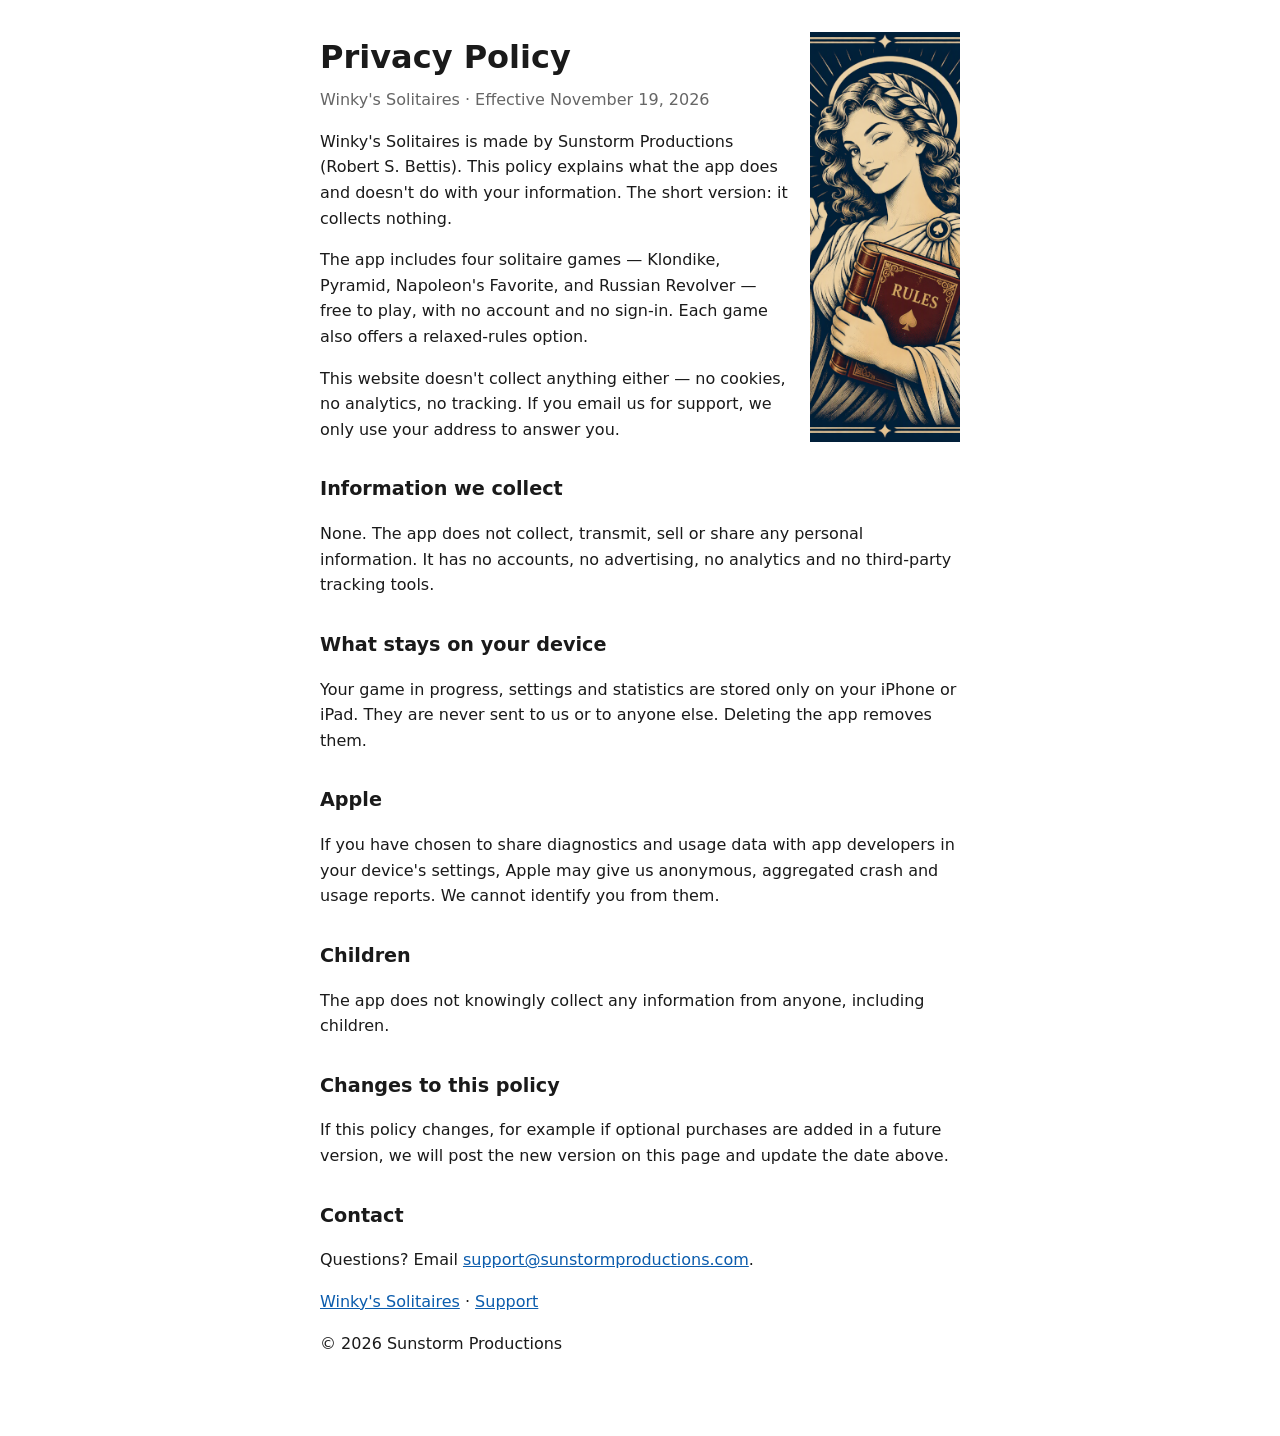
==== privacy.html @ 1edb7831 "Update privacy policy content in privacy.html Added additional privacy policy details regarding data" ====
<!DOCTYPE html>
<html lang="en">
<head>
<meta charset="utf-8">
<meta name="viewport" content="width=device-width, initial-scale=1">
<title>Privacy Policy &mdash; Winky&rsquo;s Solitaires</title>
<style>

body { font-family: -apple-system, system-ui, "Segoe UI", Helvetica, Arial, sans-serif; color: #1a1a1a; line-height: 1.6; max-width: 40rem; margin: 0 auto; padding: 2rem 1.25rem 4rem; }

h1 { font-size: 2rem; margin-bottom: .25rem; }

h2 { font-size: 1.2rem; margin-top: 2rem; }

.date { color: #666; margin-top: 0; }

a { color: #0b5cad; }

.top { display: flex; gap: 1.25rem; align-items: stretch; }

.top-text { flex: 1; min-width: 0; }

.top-text h1 { margin-top: 0; }

.top-text p:last-child { margin-bottom: 0; }

.portrait { flex-shrink: 0; width: 150px; object-fit: cover; }

@media (max-width: 480px) {
  .top { flex-direction: column; }
  .portrait { width: 150px; align-self: flex-start; }
}

</style>
</head>
<body>

<div class="top">
<div class="top-text">
<h1>Privacy Policy</h1>

<p class="date">Winky's Solitaires &middot; Effective November 19, 2026</p>

<p>Winky's Solitaires is made by Sunstorm Productions (Robert S. Bettis). This policy explains what the app does and doesn't do with your information. The short version: it collects nothing.</p>

<p>The app includes four solitaire games &mdash; Klondike, Pyramid, Napoleon's Favorite, and Russian Revolver &mdash; free to play, with no account and no sign-in. Each game also offers a relaxed-rules option.</p>

<p>This website doesn't collect anything either &mdash; no cookies, no analytics, no tracking. If you email us for support, we only use your address to answer you.</p>
</div>
<img src="Libby_Portrait.png" alt="Libby" class="portrait">
</div>

<h2>Information we collect</h2>

<p>None. The app does not collect, transmit, sell or share any personal information. It has no accounts, no advertising, no analytics and no third-party tracking tools.</p>

<h2>What stays on your device</h2>

<p>Your game in progress, settings and statistics are stored only on your iPhone or iPad. They are never sent to us or to anyone else. Deleting the app removes them.</p>

<h2>Apple</h2>

<p>If you have chosen to share diagnostics and usage data with app developers in your device's settings, Apple may give us anonymous, aggregated crash and usage reports. We cannot identify you from them.</p>

<h2>Children</h2>

<p>The app does not knowingly collect any information from anyone, including children.</p>

<h2>Changes to this policy</h2>

<p>If this policy changes, for example if optional purchases are added in a future version, we will post the new version on this page and update the date above.</p>

<h2>Contact</h2>

<p>Questions? Email <a href="mailto:support@sunstormproductions.com">support@sunstormproductions.com</a>.</p>

<footer>

<p><a href="index.html">Winky's Solitaires</a> &middot; <a href="support.html">Support</a></p>

<p>&copy; 2026 Sunstorm Productions</p>

</footer>

</body>
</html>
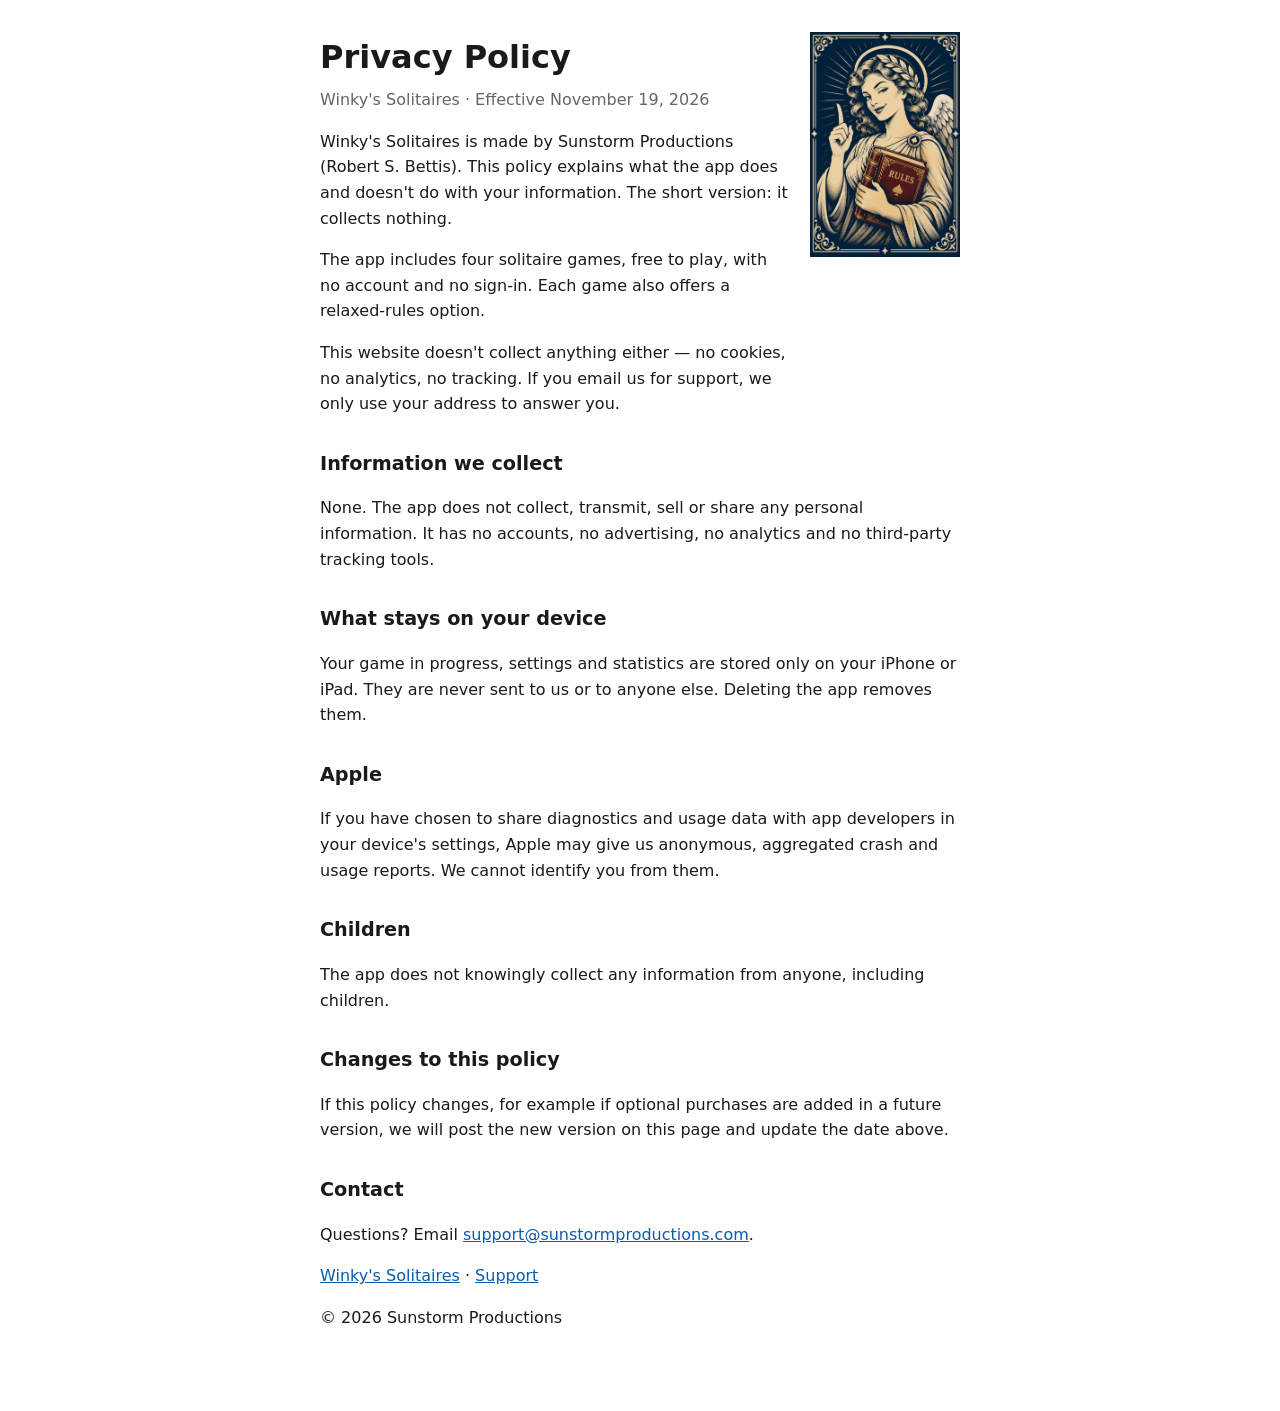
==== commit 1d45020d: "Revise privacy policy text and CSS styles Updated the privacy policy text and adjusted CSS for portr" ====
--- a/privacy.html
+++ b/privacy.html
@@ -24,7 +24,7 @@
 
 .top-text p:last-child { margin-bottom: 0; }
 
-.portrait { flex-shrink: 0; width: 150px; object-fit: cover; }
+.portrait { flex-shrink: 0; width: 150px; align-self: flex-start; }
 
 @media (max-width: 480px) {
   .top { flex-direction: column; }
@@ -43,7 +43,7 @@
 
 <p>Winky's Solitaires is made by Sunstorm Productions (Robert S. Bettis). This policy explains what the app does and doesn't do with your information. The short version: it collects nothing.</p>
 
-<p>The app includes four solitaire games &mdash; Klondike, Pyramid, Napoleon's Favorite, and Russian Revolver &mdash; free to play, with no account and no sign-in. Each game also offers a relaxed-rules option.</p>
+<p>The app includes four solitaire games, free to play, with no account and no sign-in. Each game also offers a relaxed-rules option.</p>
 
 <p>This website doesn't collect anything either &mdash; no cookies, no analytics, no tracking. If you email us for support, we only use your address to answer you.</p>
 </div>
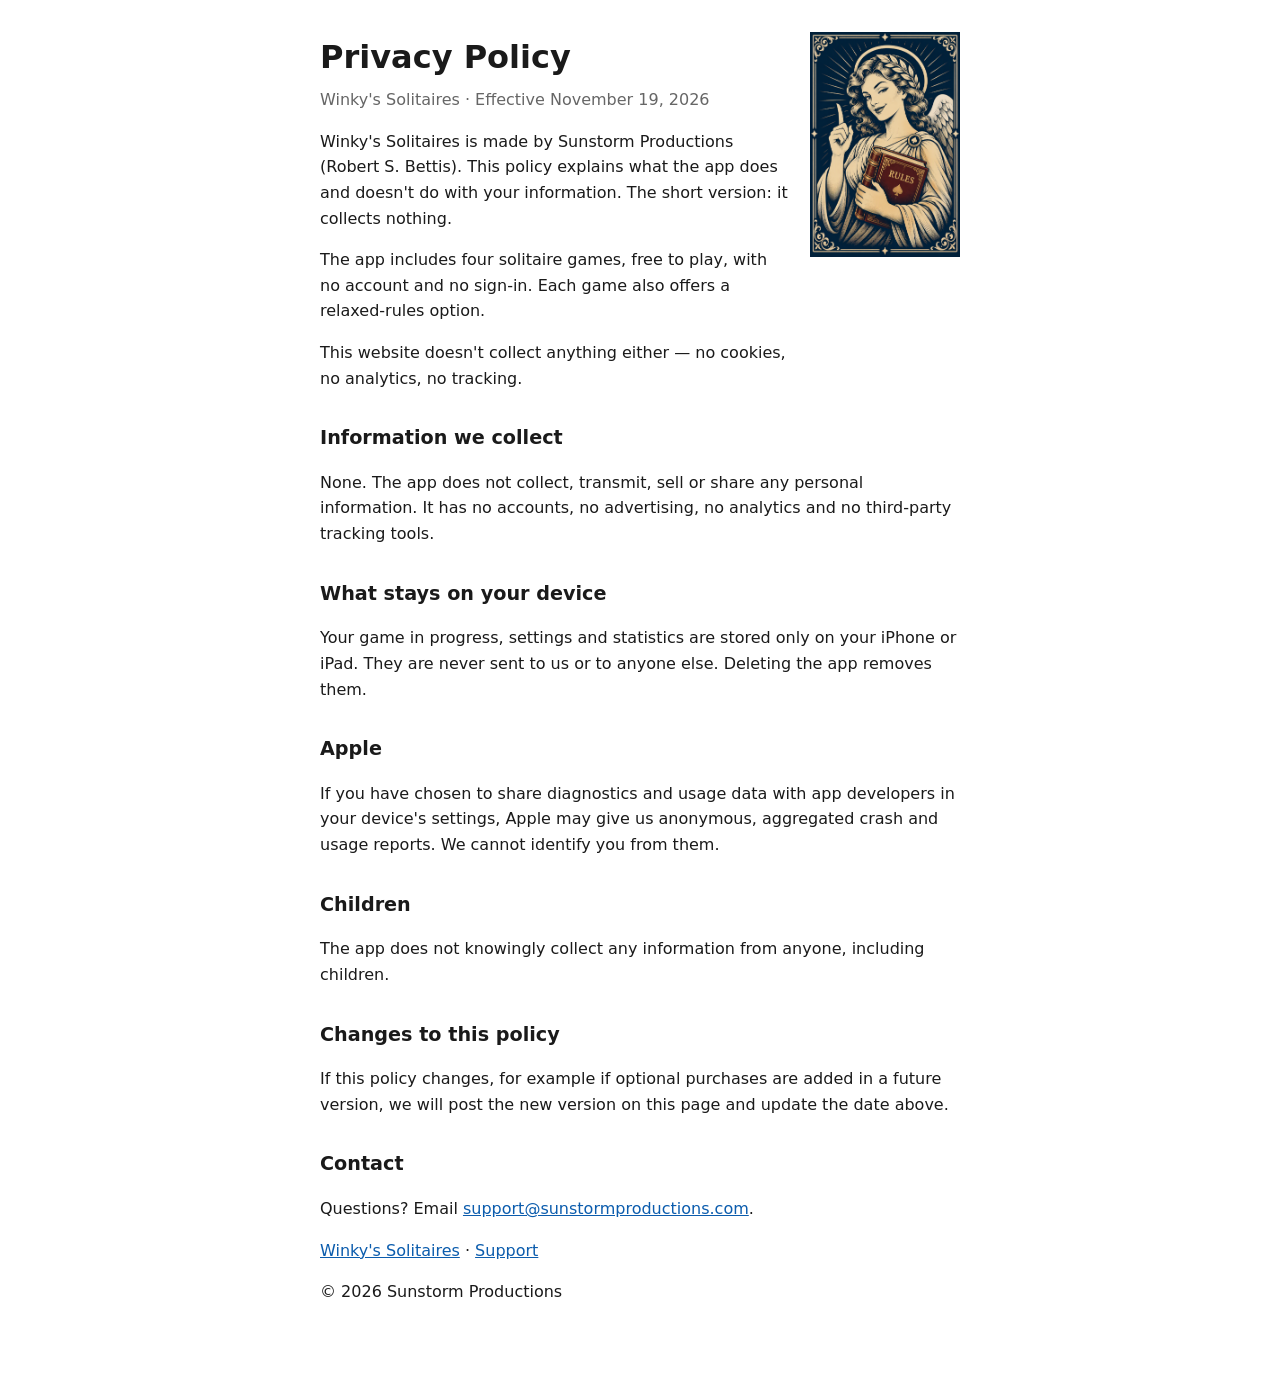
==== commit df15acd6: "Update privacy policy to remove email support mention Removed the mention of email support in the pr" ====
--- a/privacy.html
+++ b/privacy.html
@@ -45,7 +45,7 @@
 
 <p>The app includes four solitaire games, free to play, with no account and no sign-in. Each game also offers a relaxed-rules option.</p>
 
-<p>This website doesn't collect anything either &mdash; no cookies, no analytics, no tracking. If you email us for support, we only use your address to answer you.</p>
+<p>This website doesn't collect anything either &mdash; no cookies, no analytics, no tracking.</p>
 </div>
 <img src="Libby_Portrait.png" alt="Libby" class="portrait">
 </div>
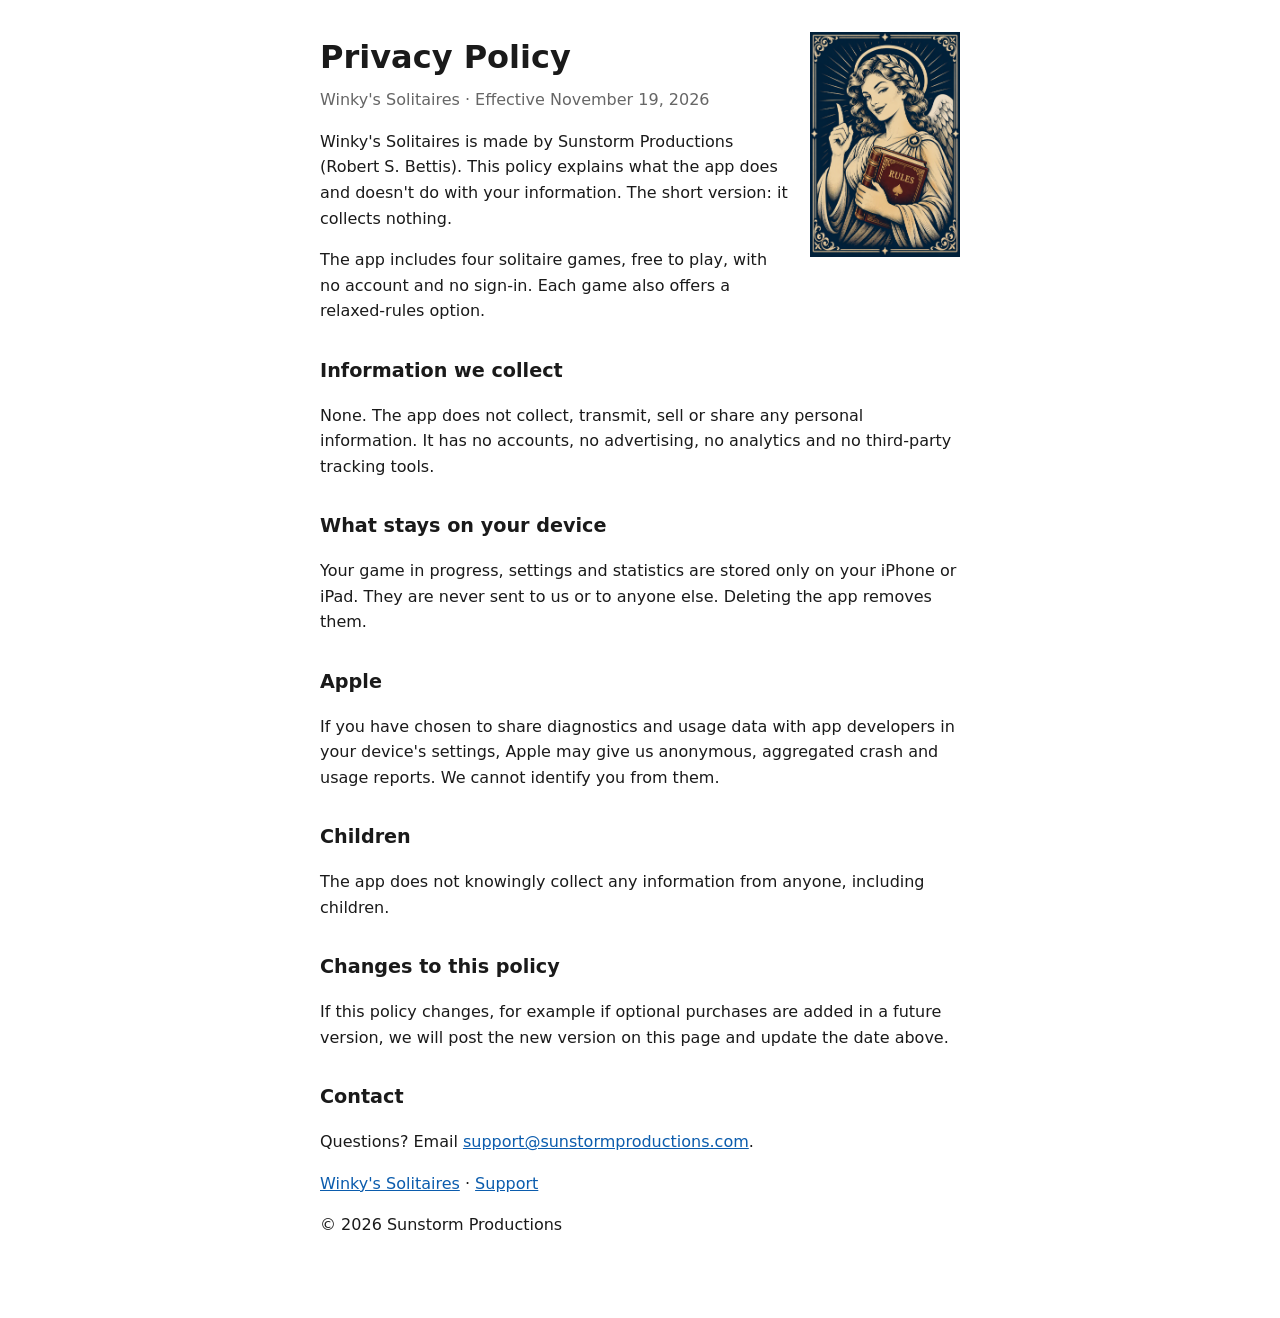
==== commit e592e3ef: "Revise privacy policy wording and formatting Updated the privacy policy text for clarity and formatt" ====
--- a/privacy.html
+++ b/privacy.html
@@ -41,11 +41,9 @@
 
 <p class="date">Winky's Solitaires &middot; Effective November 19, 2026</p>
 
-<p>Winky's Solitaires is made by Sunstorm Productions (Robert S. Bettis). This policy explains what the app does and doesn't do with your information. The short version: it collects nothing.</p>
+<p>Winky's Solitaires is made by Sunstorm Productions (Robert&nbsp;S.&nbsp;Bettis). This policy explains what the app does and doesn't do with your information. The short version: it collects nothing.</p>
 
 <p>The app includes four solitaire games, free to play, with no account and no sign-in. Each game also offers a relaxed-rules option.</p>
-
-<p>This website doesn't collect anything either &mdash; no cookies, no analytics, no tracking.</p>
 </div>
 <img src="Libby_Portrait.png" alt="Libby" class="portrait">
 </div>
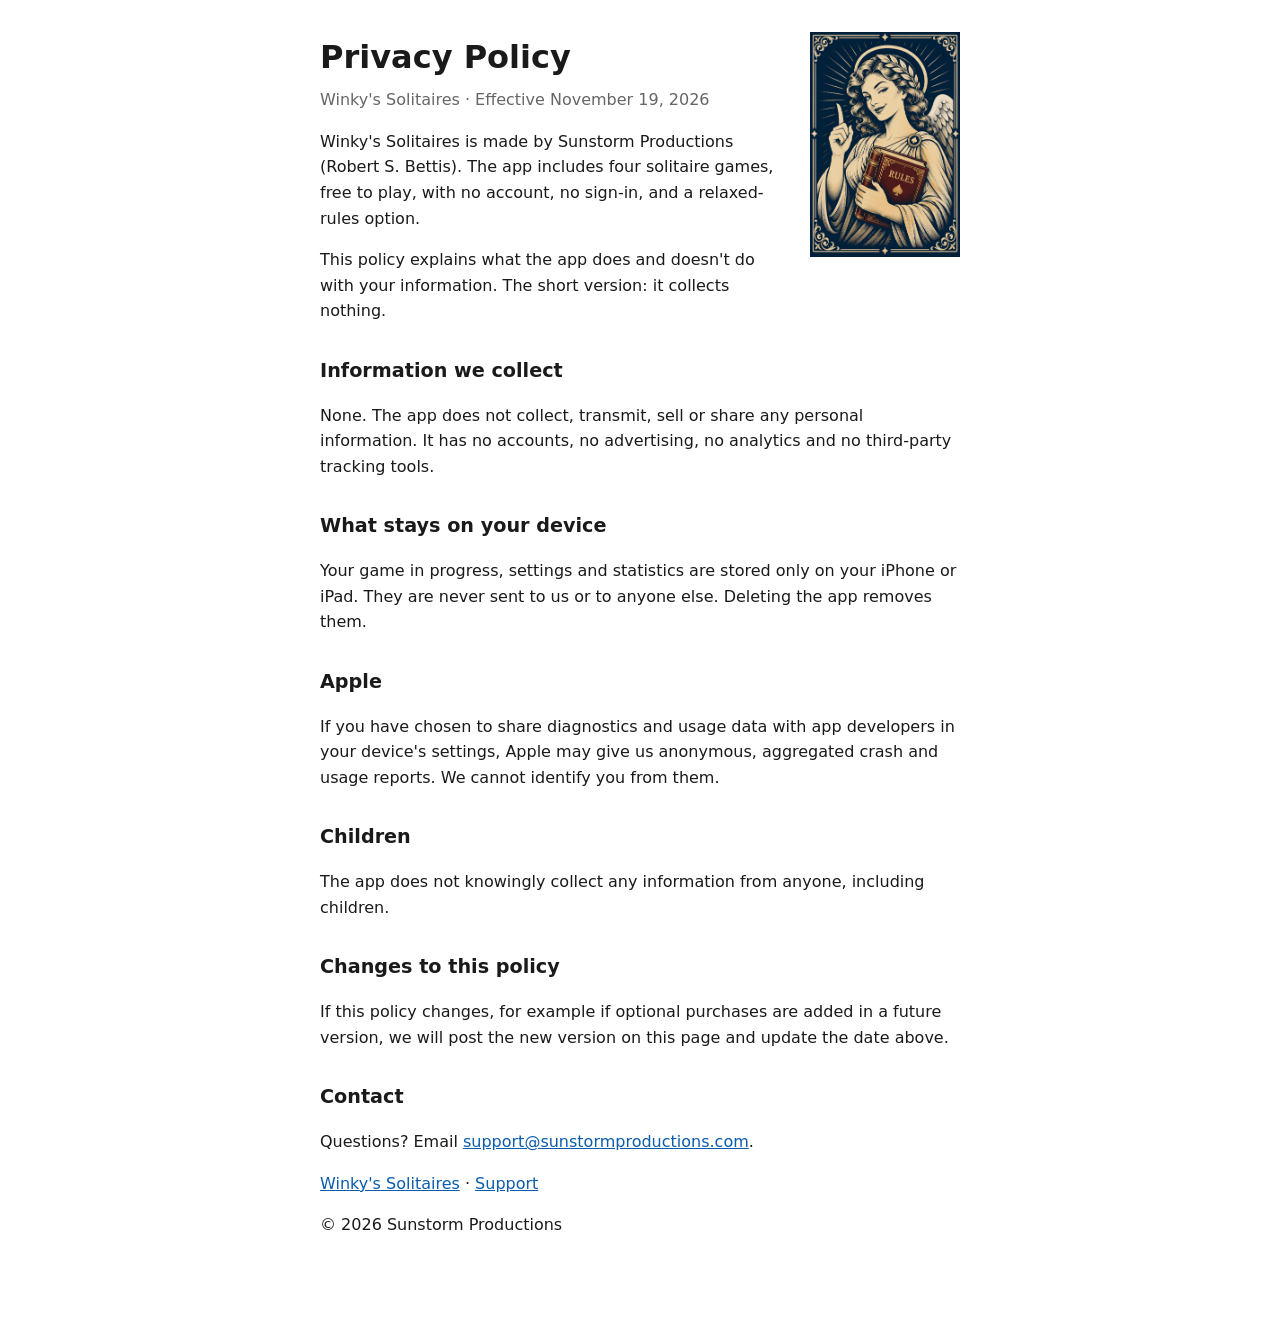
==== commit 0032a290: "Update privacy policy text and structure" ====
--- a/privacy.html
+++ b/privacy.html
@@ -41,9 +41,9 @@
 
 <p class="date">Winky's Solitaires &middot; Effective November 19, 2026</p>
 
-<p>Winky's Solitaires is made by Sunstorm Productions (Robert&nbsp;S.&nbsp;Bettis). This policy explains what the app does and doesn't do with your information. The short version: it collects nothing.</p>
+<p>Winky's Solitaires is made by Sunstorm Productions (Robert&nbsp;S.&nbsp;Bettis). The app includes four solitaire games, free to play, with no account, no sign-in, and a relaxed-rules option.</p>
 
-<p>The app includes four solitaire games, free to play, with no account and no sign-in. Each game also offers a relaxed-rules option.</p>
+<p>This policy explains what the app does and doesn't do with your information. The short version: it collects nothing.</p>
 </div>
 <img src="Libby_Portrait.png" alt="Libby" class="portrait">
 </div>
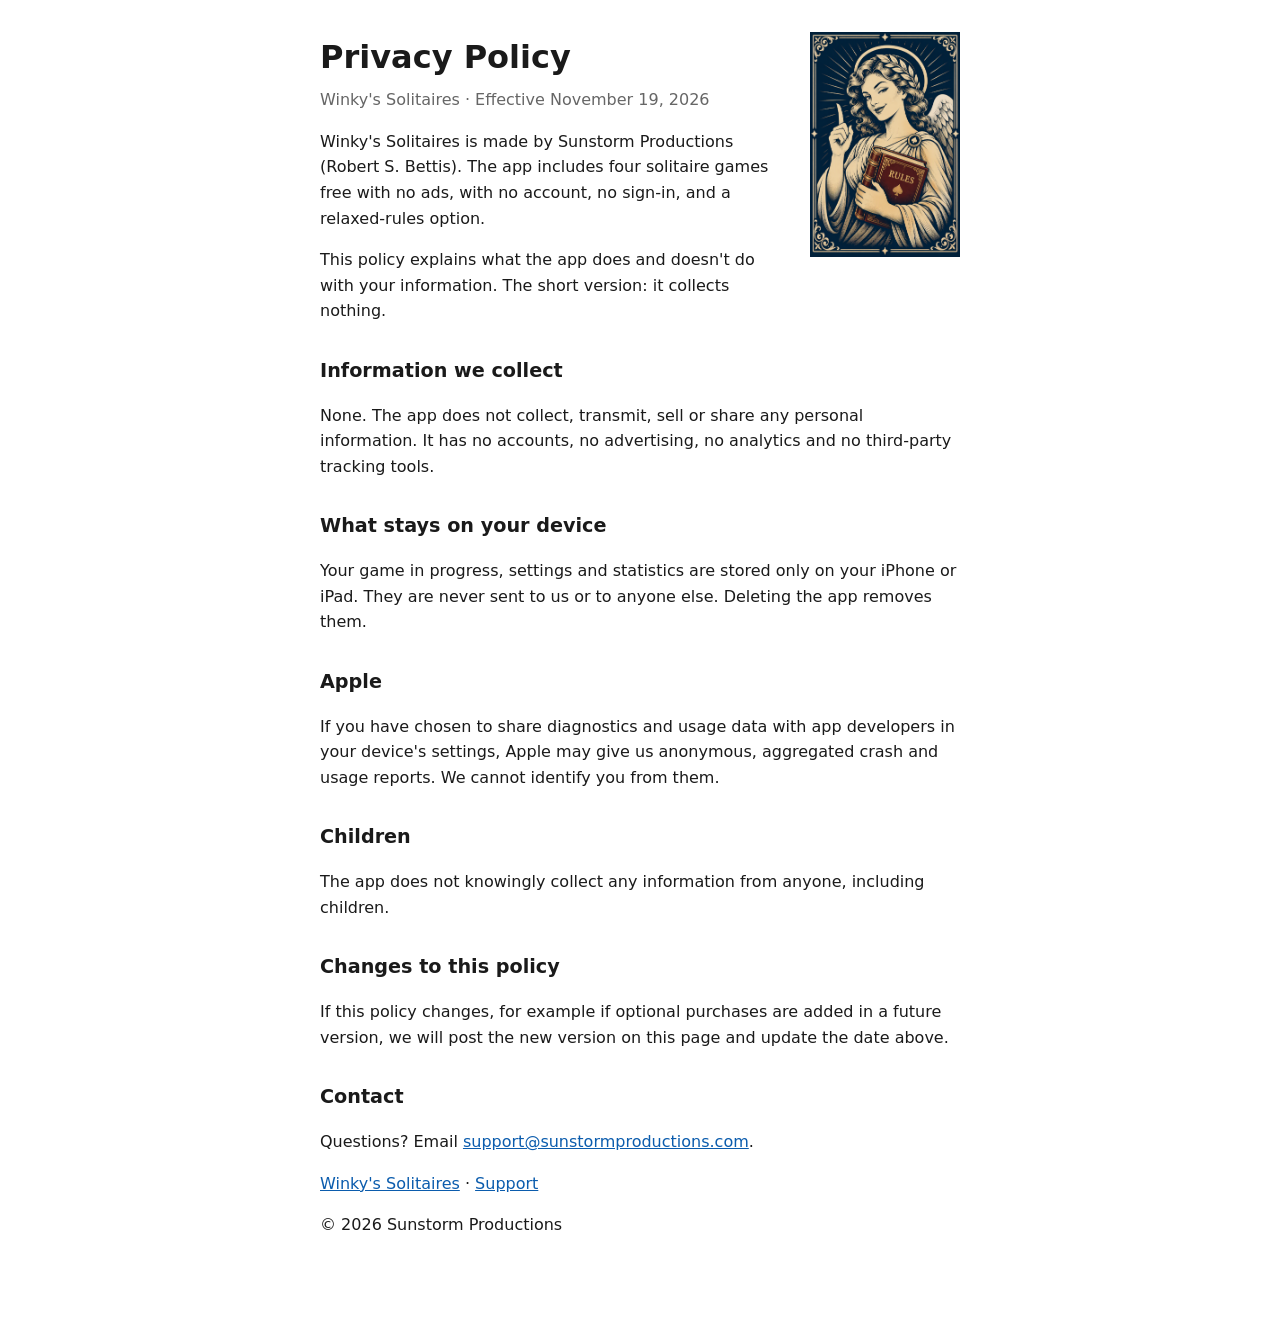
==== commit 6b6da86d: "Update privacy policy description for clarity" ====
--- a/privacy.html
+++ b/privacy.html
@@ -41,7 +41,7 @@
 
 <p class="date">Winky's Solitaires &middot; Effective November 19, 2026</p>
 
-<p>Winky's Solitaires is made by Sunstorm Productions (Robert&nbsp;S.&nbsp;Bettis). The app includes four solitaire games, free to play, with no account, no sign-in, and a relaxed-rules option.</p>
+<p>Winky's Solitaires is made by Sunstorm Productions (Robert&nbsp;S.&nbsp;Bettis). The app includes four solitaire games free with no ads, with no account, no sign-in, and a relaxed-rules option.</p>
 
 <p>This policy explains what the app does and doesn't do with your information. The short version: it collects nothing.</p>
 </div>
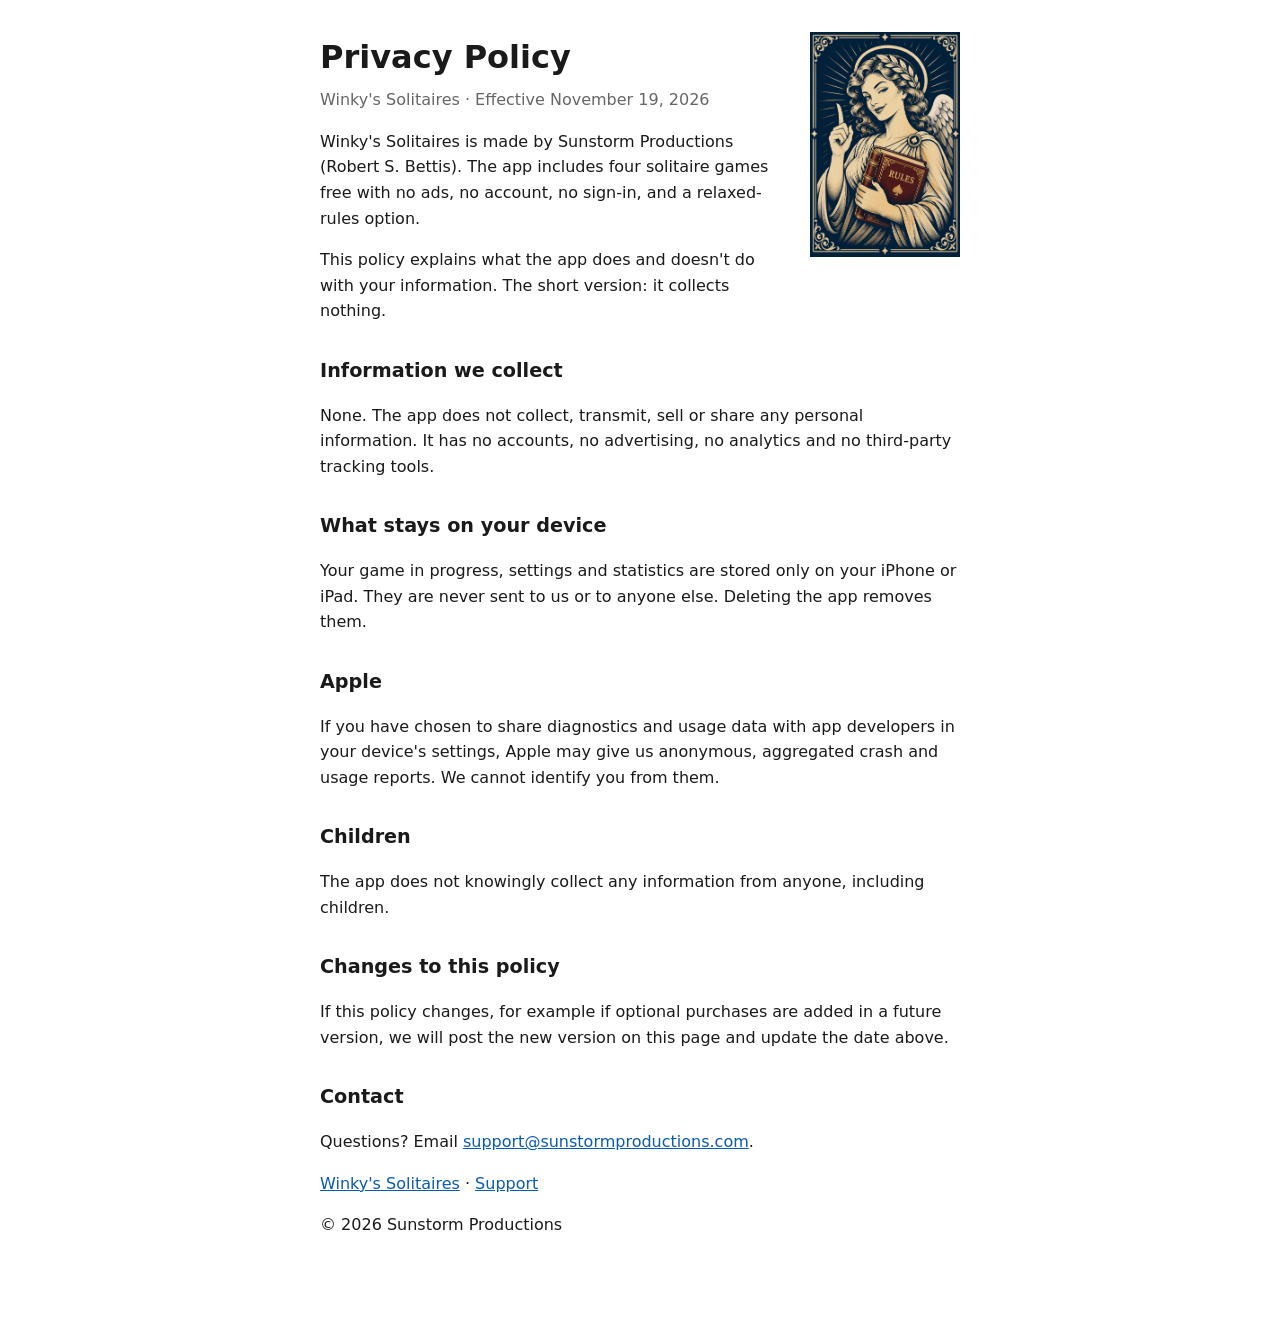
==== commit 898eb2cf: "Fix formatting in privacy policy paragraph" ====
--- a/privacy.html
+++ b/privacy.html
@@ -41,7 +41,7 @@
 
 <p class="date">Winky's Solitaires &middot; Effective November 19, 2026</p>
 
-<p>Winky's Solitaires is made by Sunstorm Productions (Robert&nbsp;S.&nbsp;Bettis). The app includes four solitaire games free with no ads, with no account, no sign-in, and a relaxed-rules option.</p>
+<p>Winky's Solitaires is made by Sunstorm Productions (Robert&nbsp;S.&nbsp;Bettis). The app includes four solitaire games free with no ads, no account, no sign-in, and a relaxed-rules option.</p>
 
 <p>This policy explains what the app does and doesn't do with your information. The short version: it collects nothing.</p>
 </div>
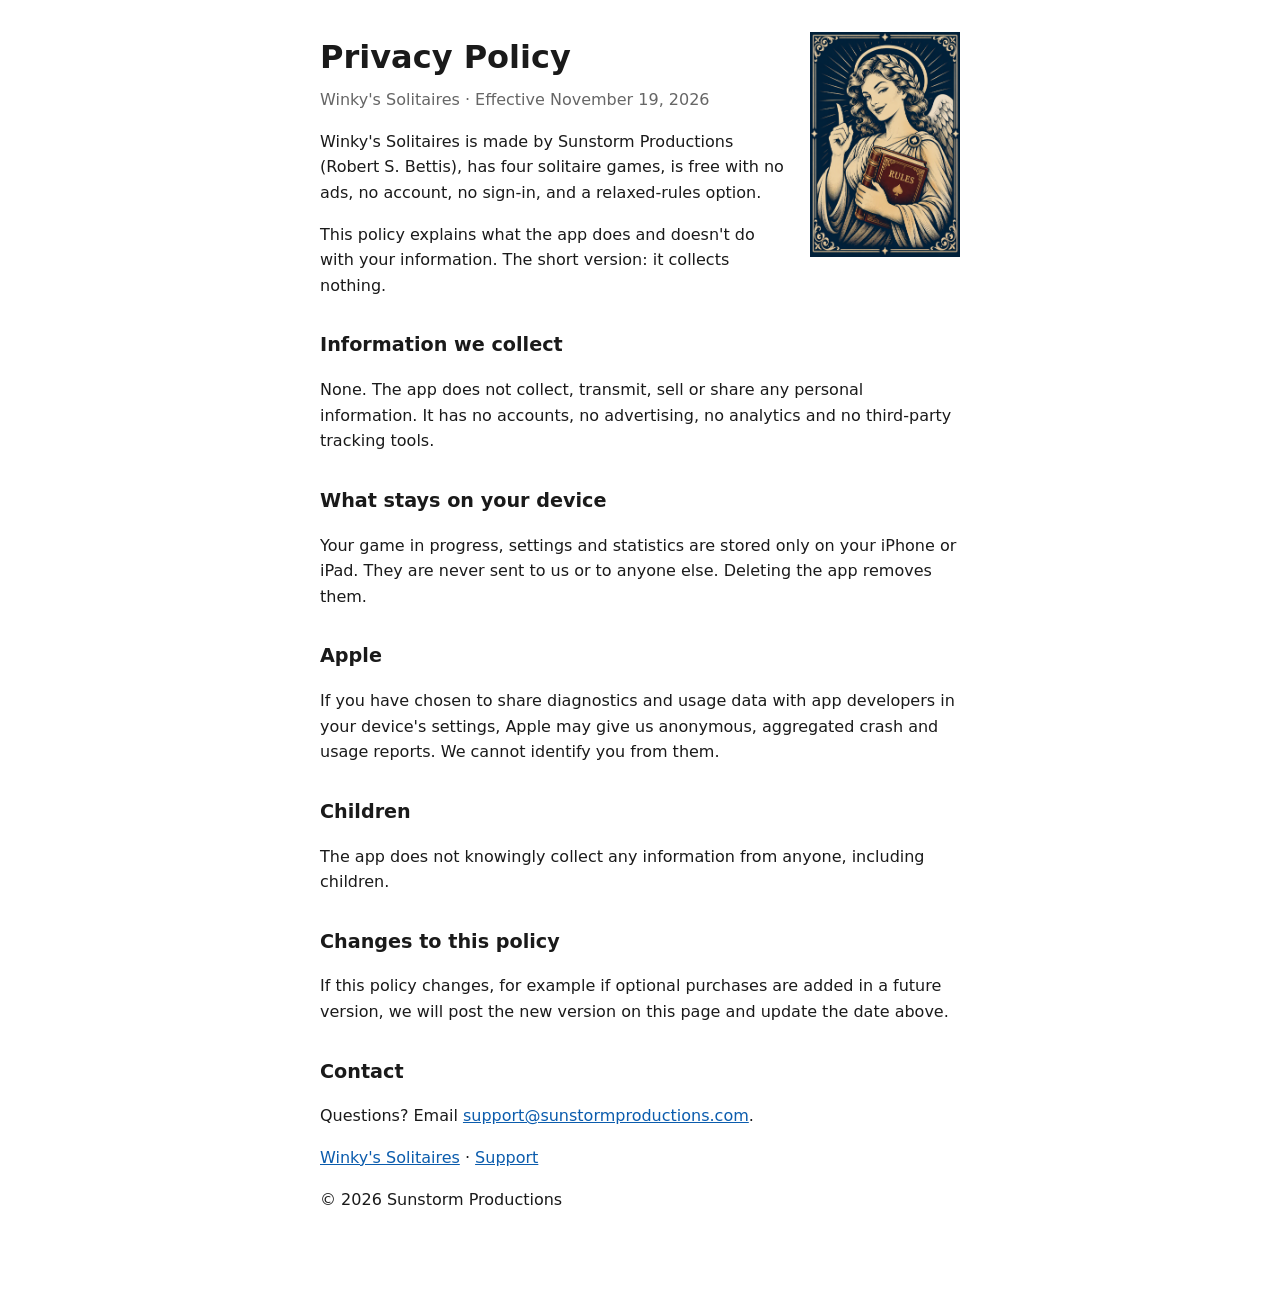
==== commit 73d4a8cb: "Revise privacy policy description for clarity" ====
--- a/privacy.html
+++ b/privacy.html
@@ -41,7 +41,7 @@
 
 <p class="date">Winky's Solitaires &middot; Effective November 19, 2026</p>
 
-<p>Winky's Solitaires is made by Sunstorm Productions (Robert&nbsp;S.&nbsp;Bettis). The app includes four solitaire games free with no ads, no account, no sign-in, and a relaxed-rules option.</p>
+<p>Winky's Solitaires is made by Sunstorm Productions (Robert&nbsp;S.&nbsp;Bettis), has four solitaire games, is free with no ads, no account, no sign-in, and a relaxed-rules option.</p>
 
 <p>This policy explains what the app does and doesn't do with your information. The short version: it collects nothing.</p>
 </div>
